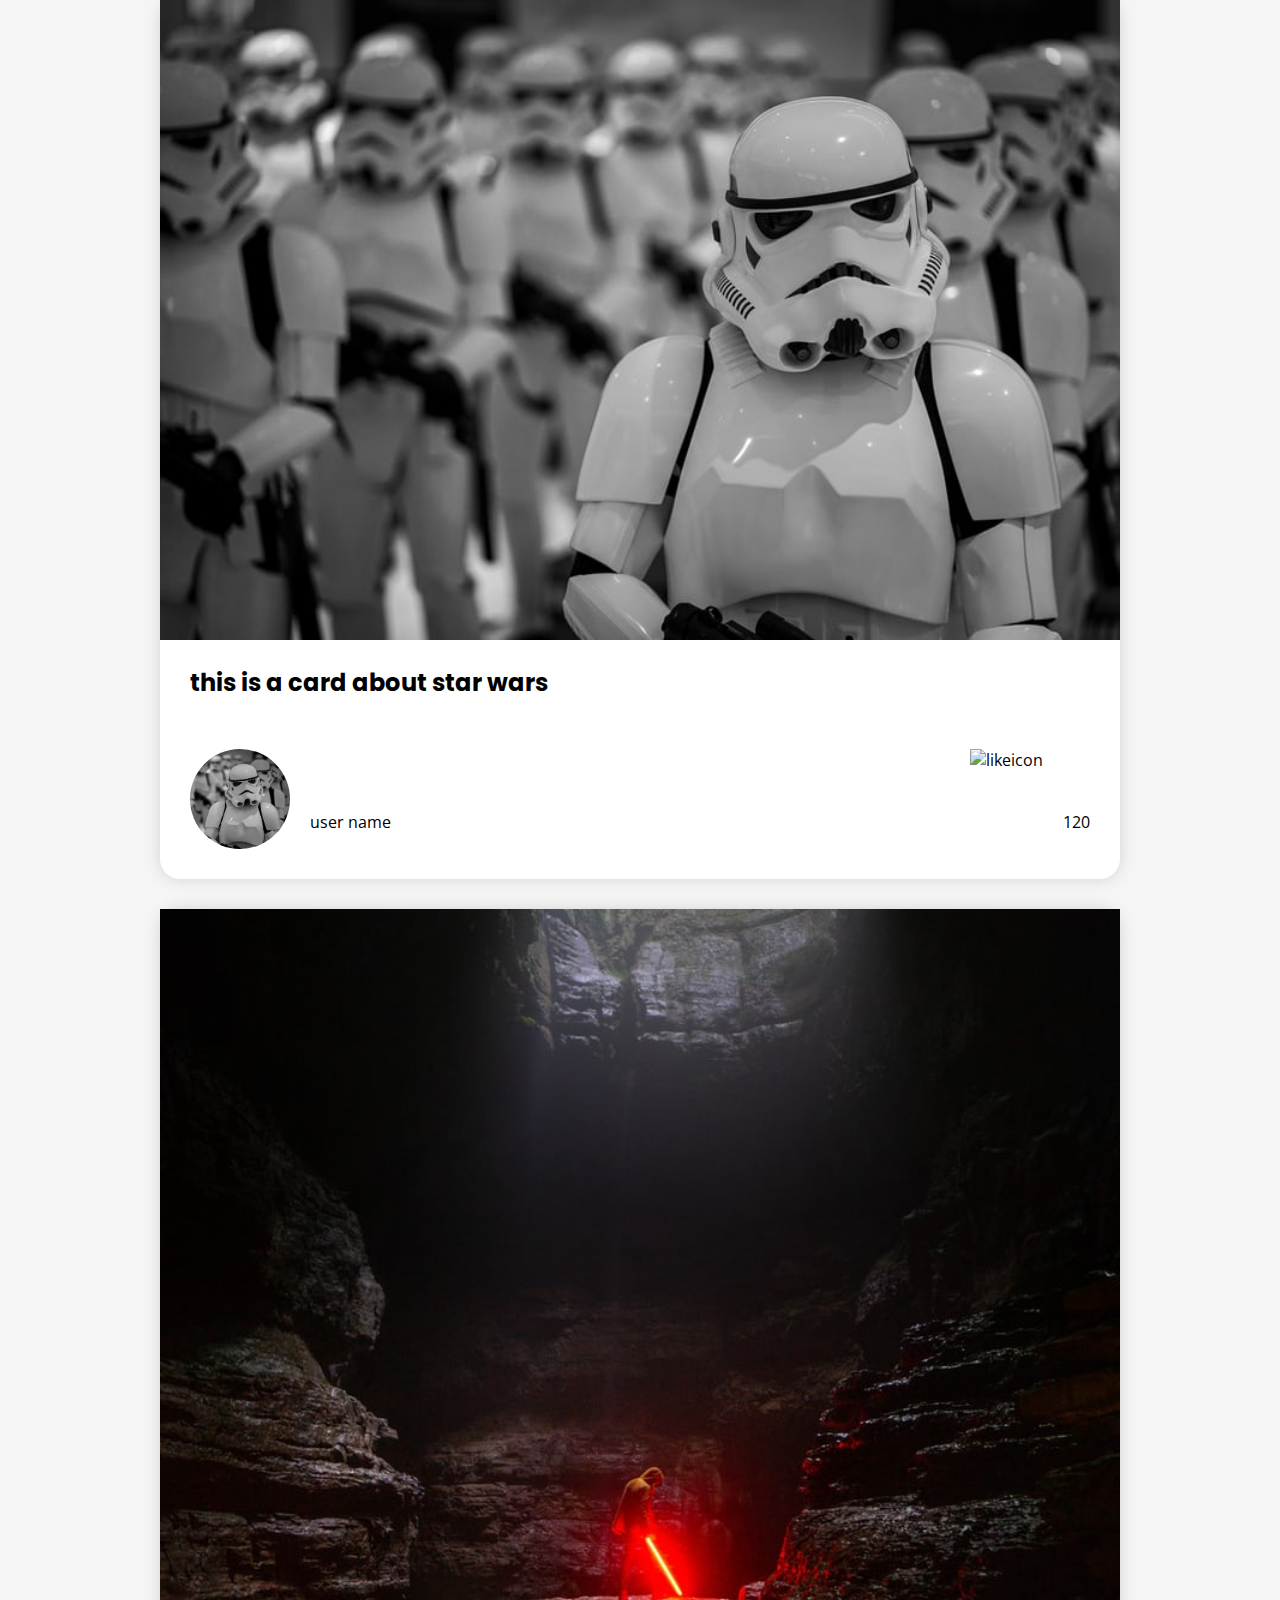
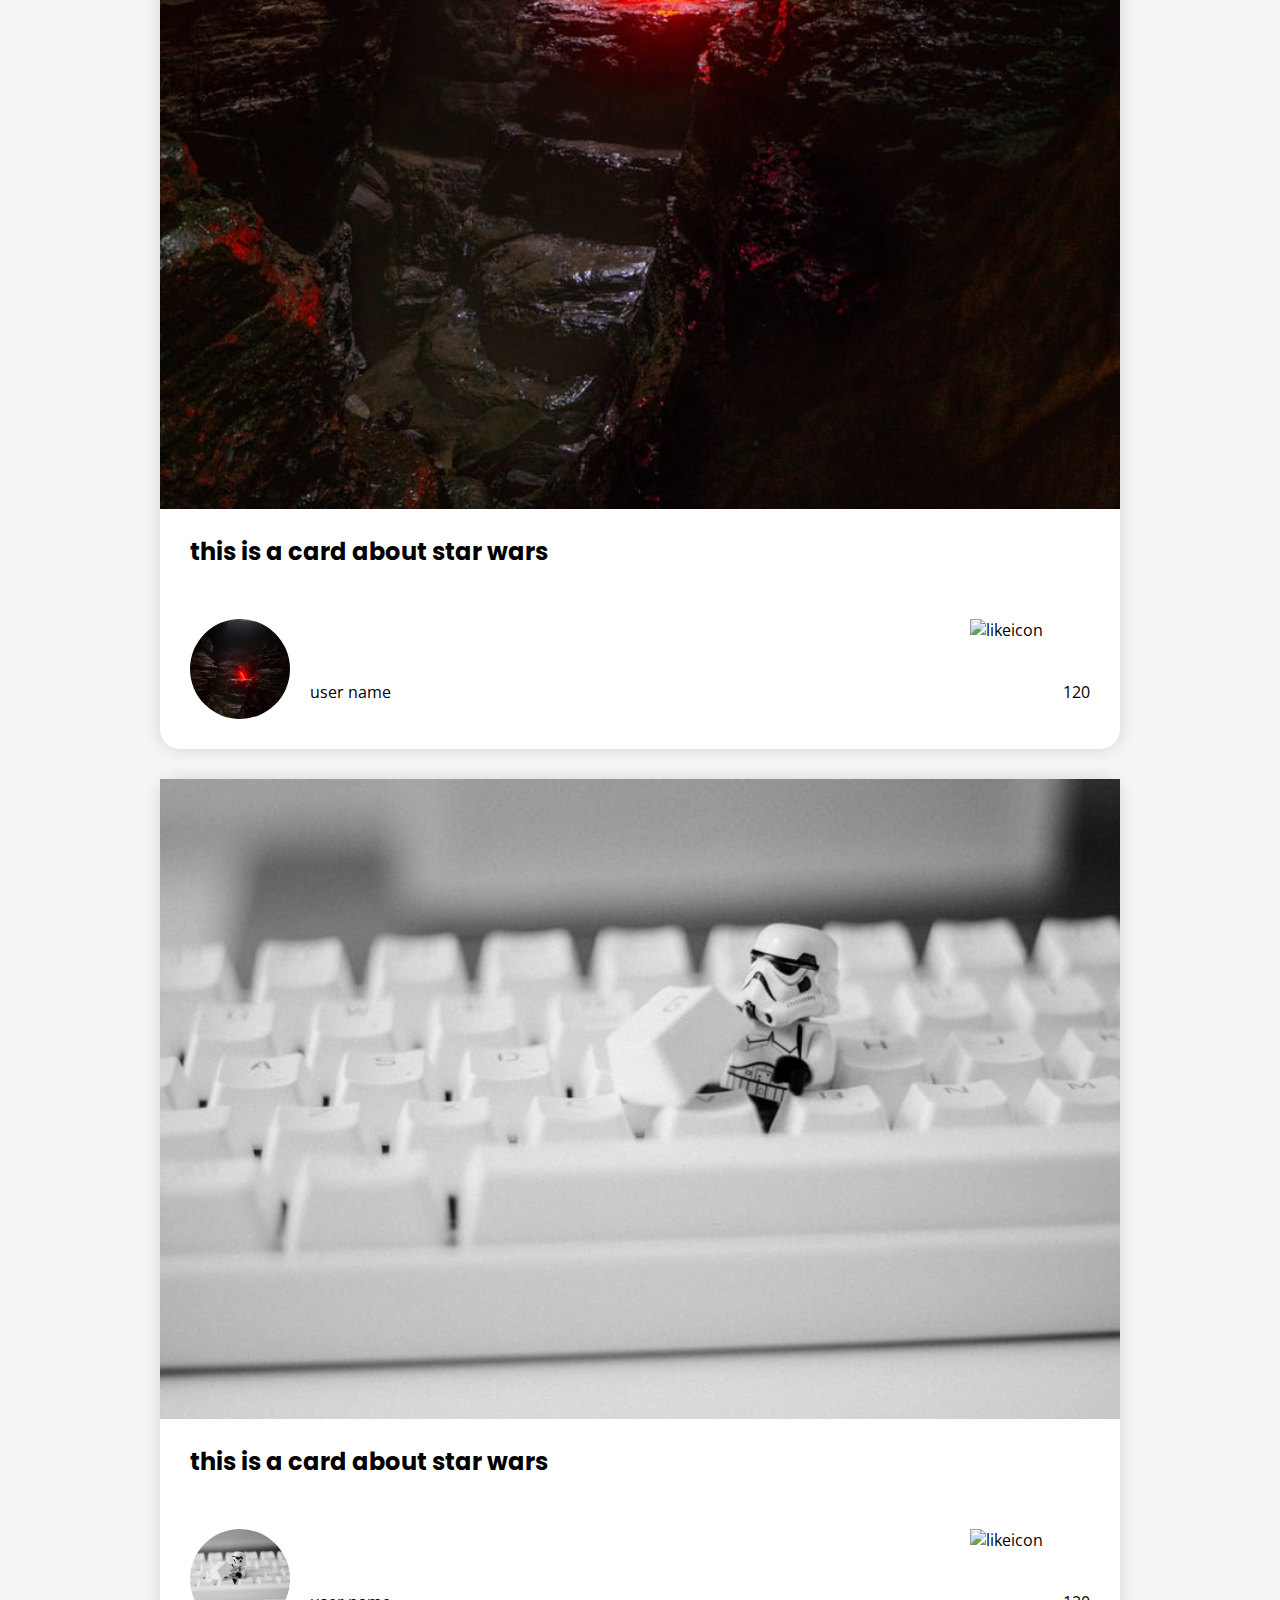
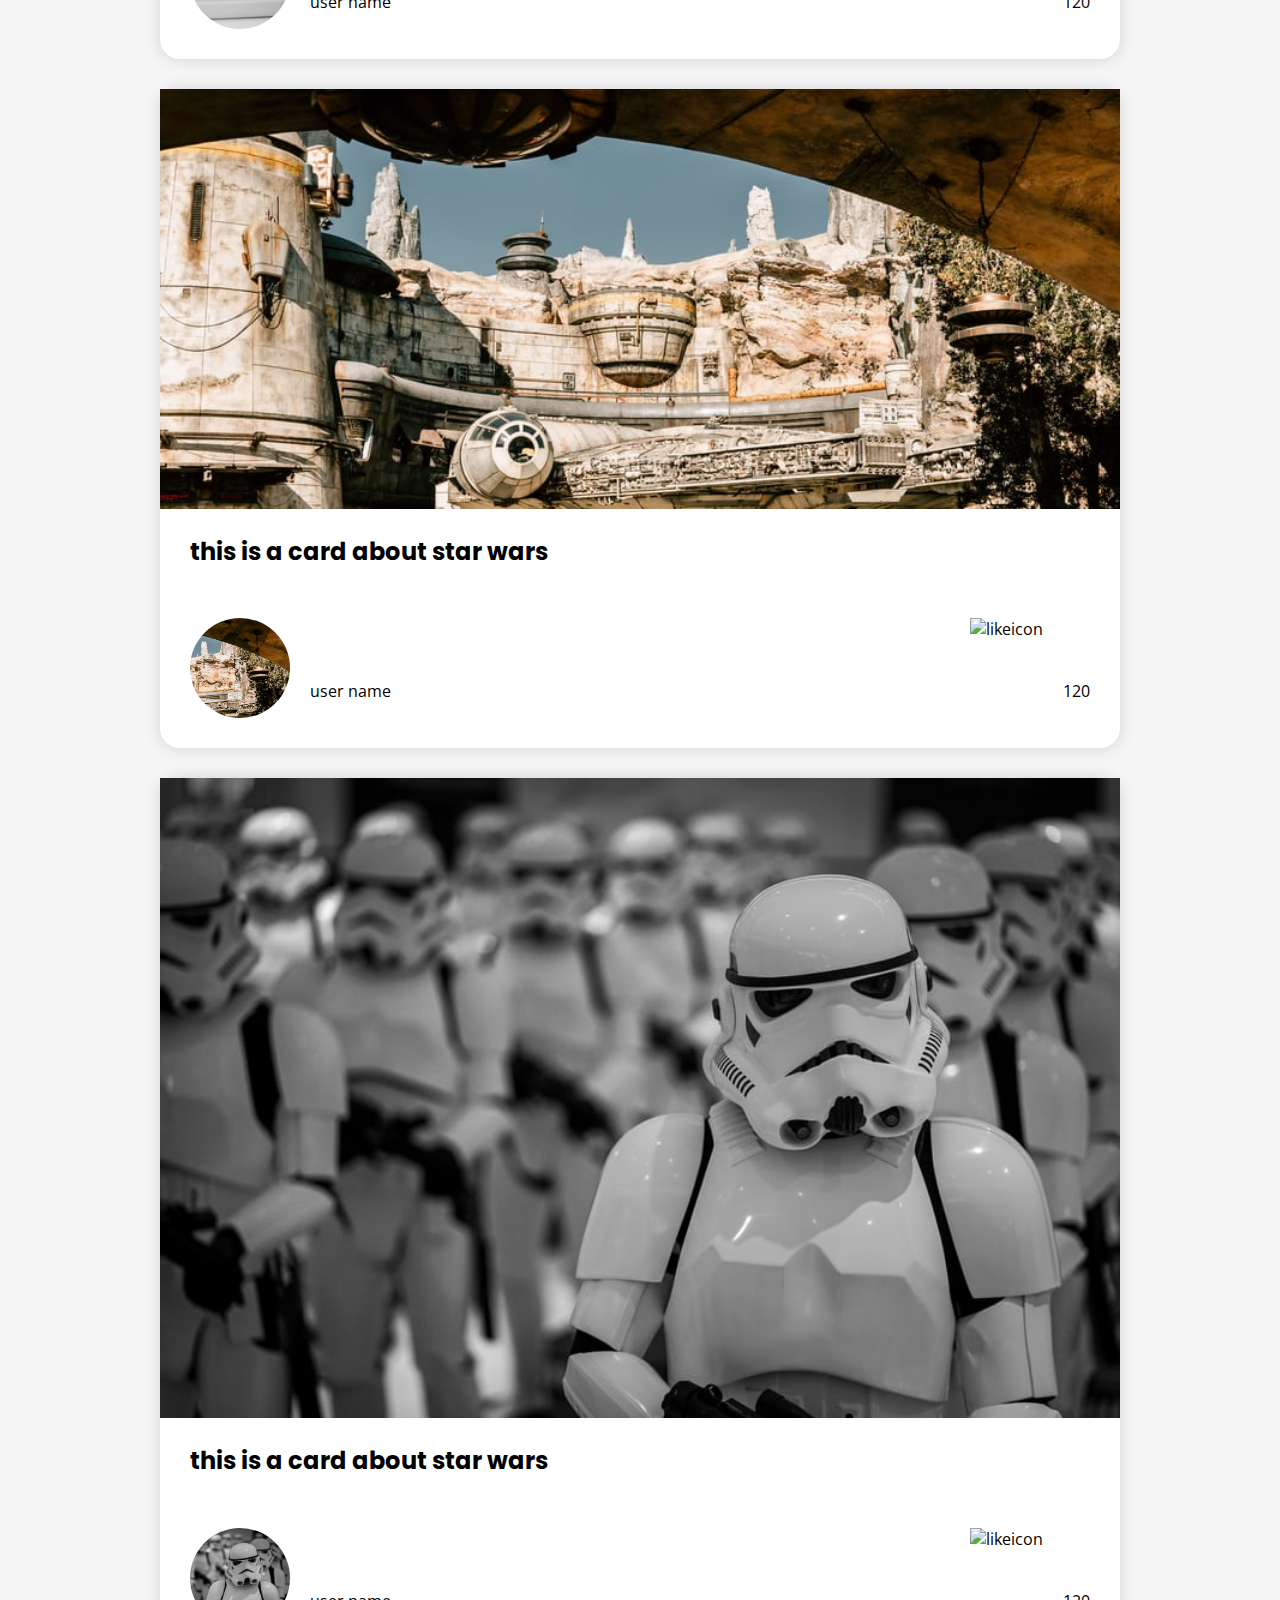
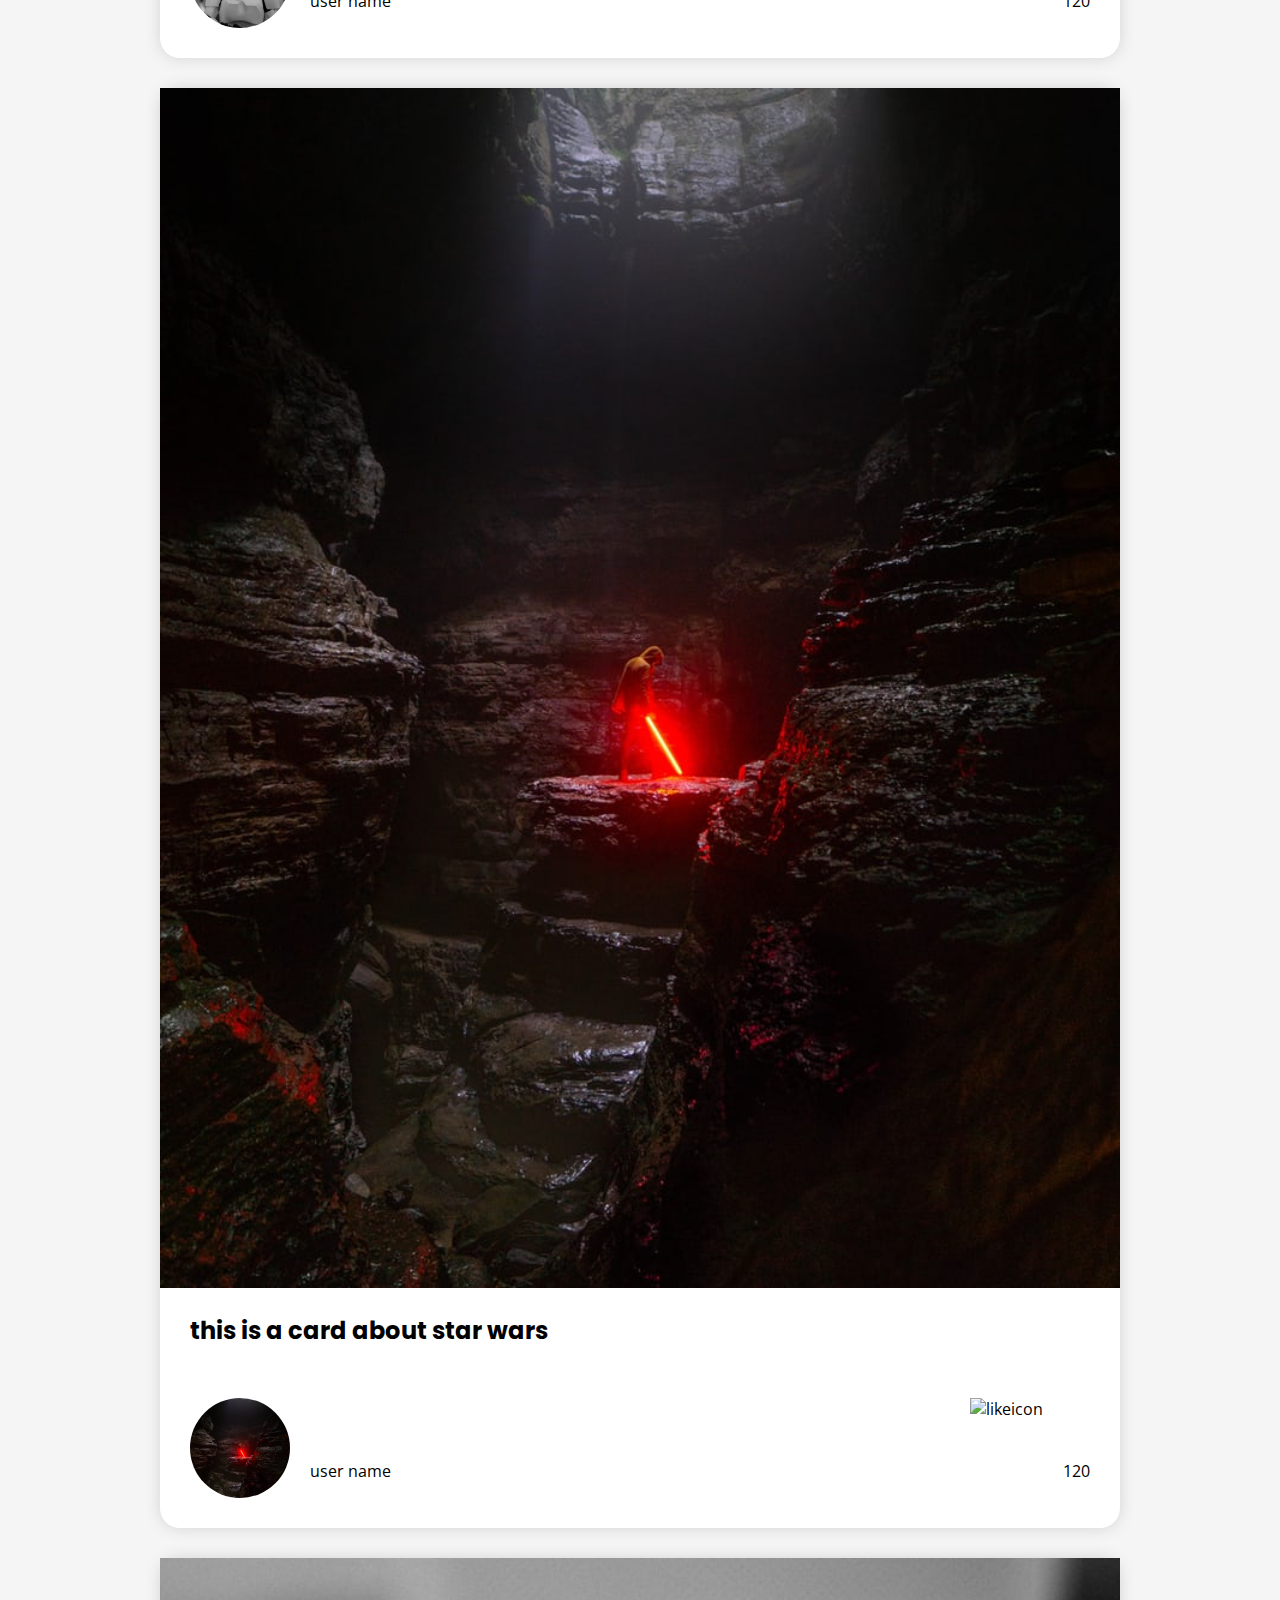
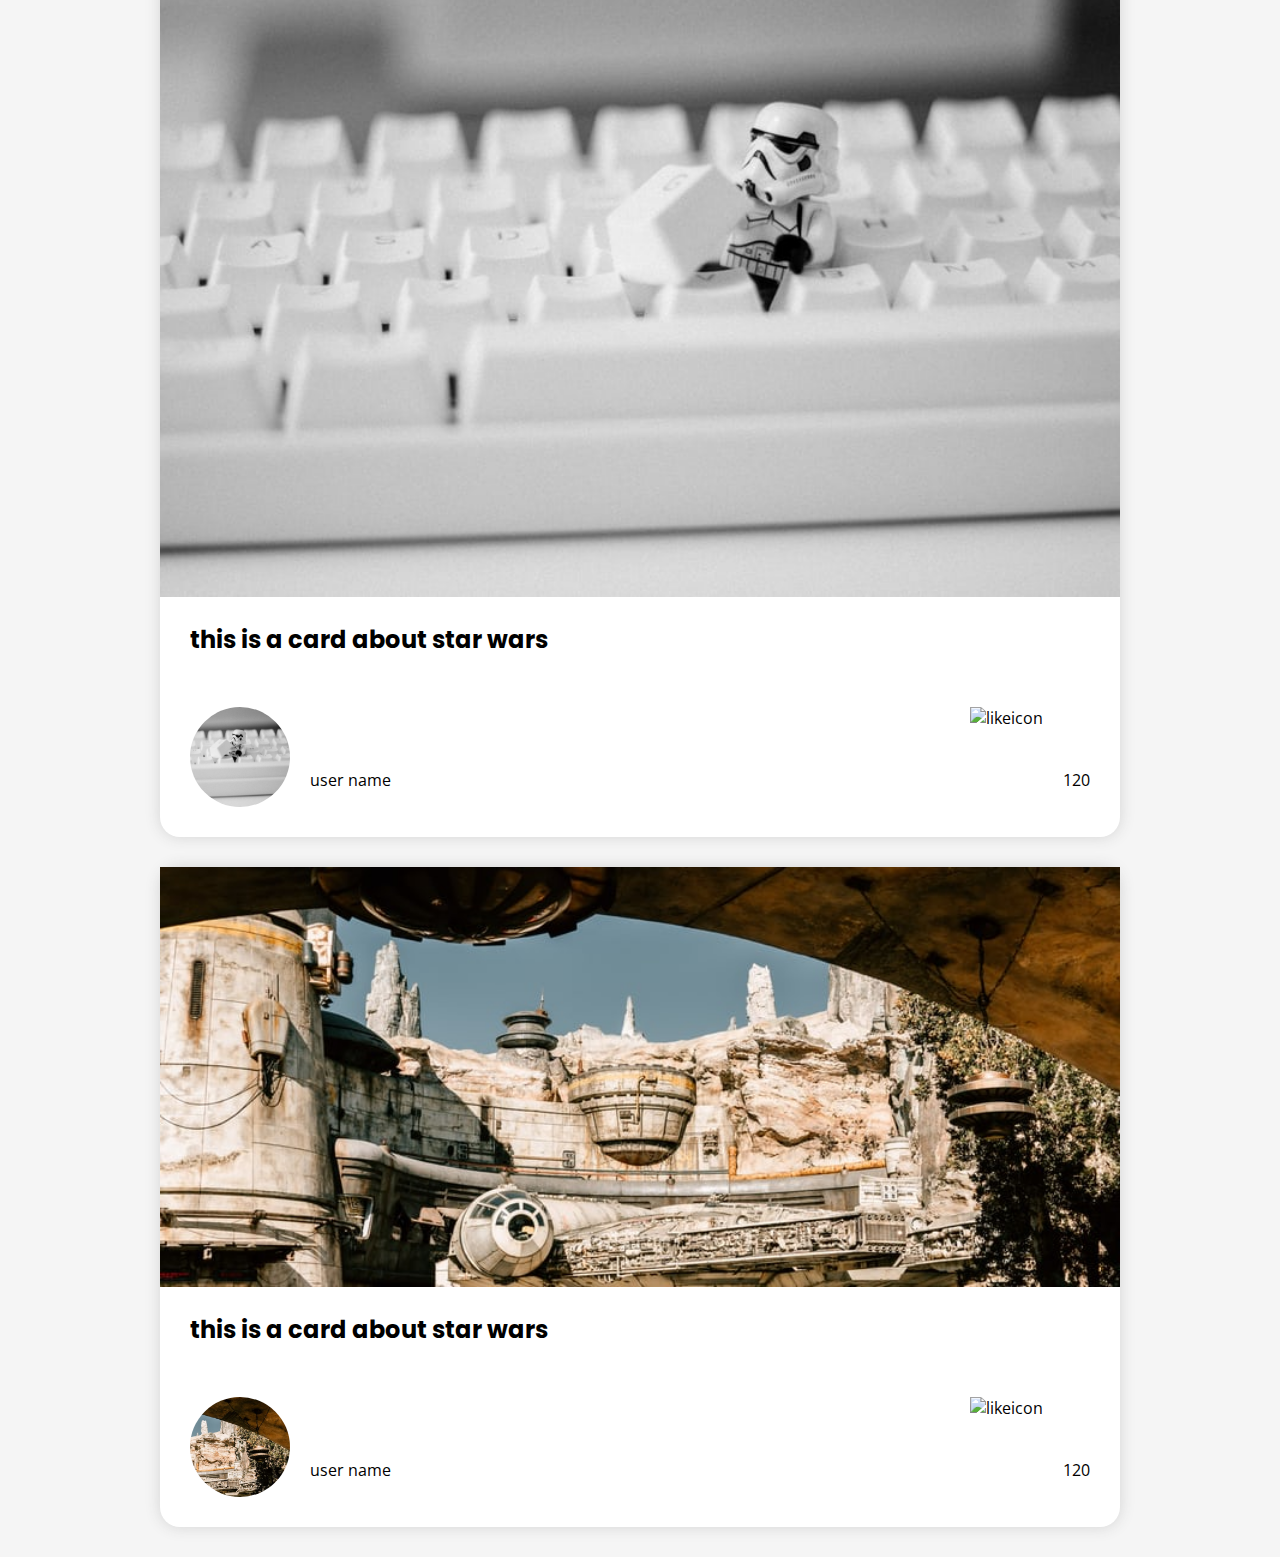
==== xiaohongshu-demo/index.html @ 5852c928 "first landing page coloum layout" ====
<!DOCTYPE html>
<html>

<head>
  <title>Xiaohongshu Demo</title>
  <meta charset="utf-8">
  <link rel="stylesheet" href="css/styles.css">

  <!-- Allows for a responsive view -->
  <meta name="viewport" content="width=device-width, initial-scale=1">
</head>

<body>
  <!-- Build your site here! -->
  <div class="container">

    <div class="column">
      <div class="card-vertical">
        <img class="" src="images/sw-1.jpeg" alt="starwar1">
        <h2>this is a card about star wars</h2>
        <div class="card-info">
          <div class="user-info">
            <img class="avatar" src="images/sw-1.jpeg" alt="starwar1">
            <p>user name</p>
          </div>
          <div class='likes'>
            <img class="heart" src="https://image.flaticon.com/icons/svg/3010/3010989.svg" alt="likeicon">
            <p>120</p>
          </div>
        </div>
      </div>

      <div class="card-vertical">
        <img class="" src="images/sw-2.jpeg" alt="starwar2">
        <h2>this is a card about star wars</h2>
        <div class="card-info">
          <div class="user-info">
            <img class="avatar" src="images/sw-2.jpeg" alt="starwar2">
            <p>user name</p>
          </div>
          <div class='likes'>
            <img class="heart" src="https://image.flaticon.com/icons/svg/3010/3010989.svg" alt="likeicon">
            <p>120</p>
          </div>
        </div>
      </div>
      <div class="card-vertical">
        <img class="" src="images/sw-3.jpeg" alt="starwar3">
        <h2>this is a card about star wars</h2>
        <div class="card-info">
          <div class="user-info">
            <img class="avatar" src="images/sw-3.jpeg" alt="starwar3">
            <p>user name</p>
          </div>
          <div class='likes'>
            <img class="heart" src="https://image.flaticon.com/icons/svg/3010/3010989.svg" alt="likeicon">
            <p>120</p>
          </div>
        </div>
      </div>

      <div class="card-vertical">
        <img class="" src="images/sw-4.jpeg" alt="starwar4">
        <h2>this is a card about star wars</h2>
        <div class="card-info">
          <div class="user-info">
            <img class="avatar" src="images/sw-4.jpeg" alt="starwar4">
            <p>user name</p>
          </div>
          <div class='likes'>
            <img class="heart" src="https://image.flaticon.com/icons/svg/3010/3010989.svg" alt="likeicon">
            <p>120</p>
          </div>
        </div>
      </div>

    </div>


    <div class="column">
      <div class="card-vertical">
        <img class="" src="images/sw-1.jpeg" alt="starwar1">
        <h2>this is a card about star wars</h2>
        <div class="card-info">
          <div class="user-info">
            <img class="avatar" src="images/sw-1.jpeg" alt="starwar1">
            <p>user name</p>
          </div>
          <div class='likes'>
            <img class="heart" src="https://image.flaticon.com/icons/svg/3010/3010989.svg" alt="likeicon">
            <p>120</p>
          </div>
        </div>
      </div>

      <div class="card-vertical">
        <img class="" src="images/sw-2.jpeg" alt="starwar2">
        <h2>this is a card about star wars</h2>
        <div class="card-info">
          <div class="user-info">
            <img class="avatar" src="images/sw-2.jpeg" alt="starwar2">
            <p>user name</p>
          </div>
          <div class='likes'>
            <img class="heart" src="https://image.flaticon.com/icons/svg/3010/3010989.svg" alt="likeicon">
            <p>120</p>
          </div>
        </div>
      </div>
      <div class="card-vertical">
        <img class="" src="images/sw-3.jpeg" alt="starwar3">
        <h2>this is a card about star wars</h2>
        <div class="card-info">
          <div class="user-info">
            <img class="avatar" src="images/sw-3.jpeg" alt="starwar3">
            <p>user name</p>
          </div>
          <div class='likes'>
            <img class="heart" src="https://image.flaticon.com/icons/svg/3010/3010989.svg" alt="likeicon">
            <p>120</p>
          </div>
        </div>
      </div>

      <div class="card-vertical">
        <img class="" src="images/sw-4.jpeg" alt="starwar4">
        <h2>this is a card about star wars</h2>
        <div class="card-info">
          <div class="user-info">
            <img class="avatar" src="images/sw-4.jpeg" alt="starwar4">
            <p>user name</p>
          </div>
          <div class='likes'>
            <img class="heart" src="https://image.flaticon.com/icons/svg/3010/3010989.svg" alt="likeicon">
            <p>120</p>
          </div>
        </div>
      </div>

    </div>

  </div>

</body>

</html>
---- xiaohongshu-demo/css/styles.css ----
/* --- Font imports --- */
@import url("http://fonts.googleapis.com/css?family=Open+Sans:400,300,700|Poppins:400,700");

/* --- Component imports --- */
@import url("components/container.css");
@import url("components/card-vertical.css");


/* --- Fonts & colors --- */
body {
  background-color: rgb(245,245,245);
  font-family: "Open Sans", "Helvetica", "sans-serif";
  margin: 0;
}
h1, h2, h3 {
  font-family: "Poppins", "sans-serif";
  margin-left:30px;
}

p {
  margin-left:20px;
}

/* .column { */
  /* display:flex;  */
  /* align-items: flex-end */
  /* justify-content: space-between; */
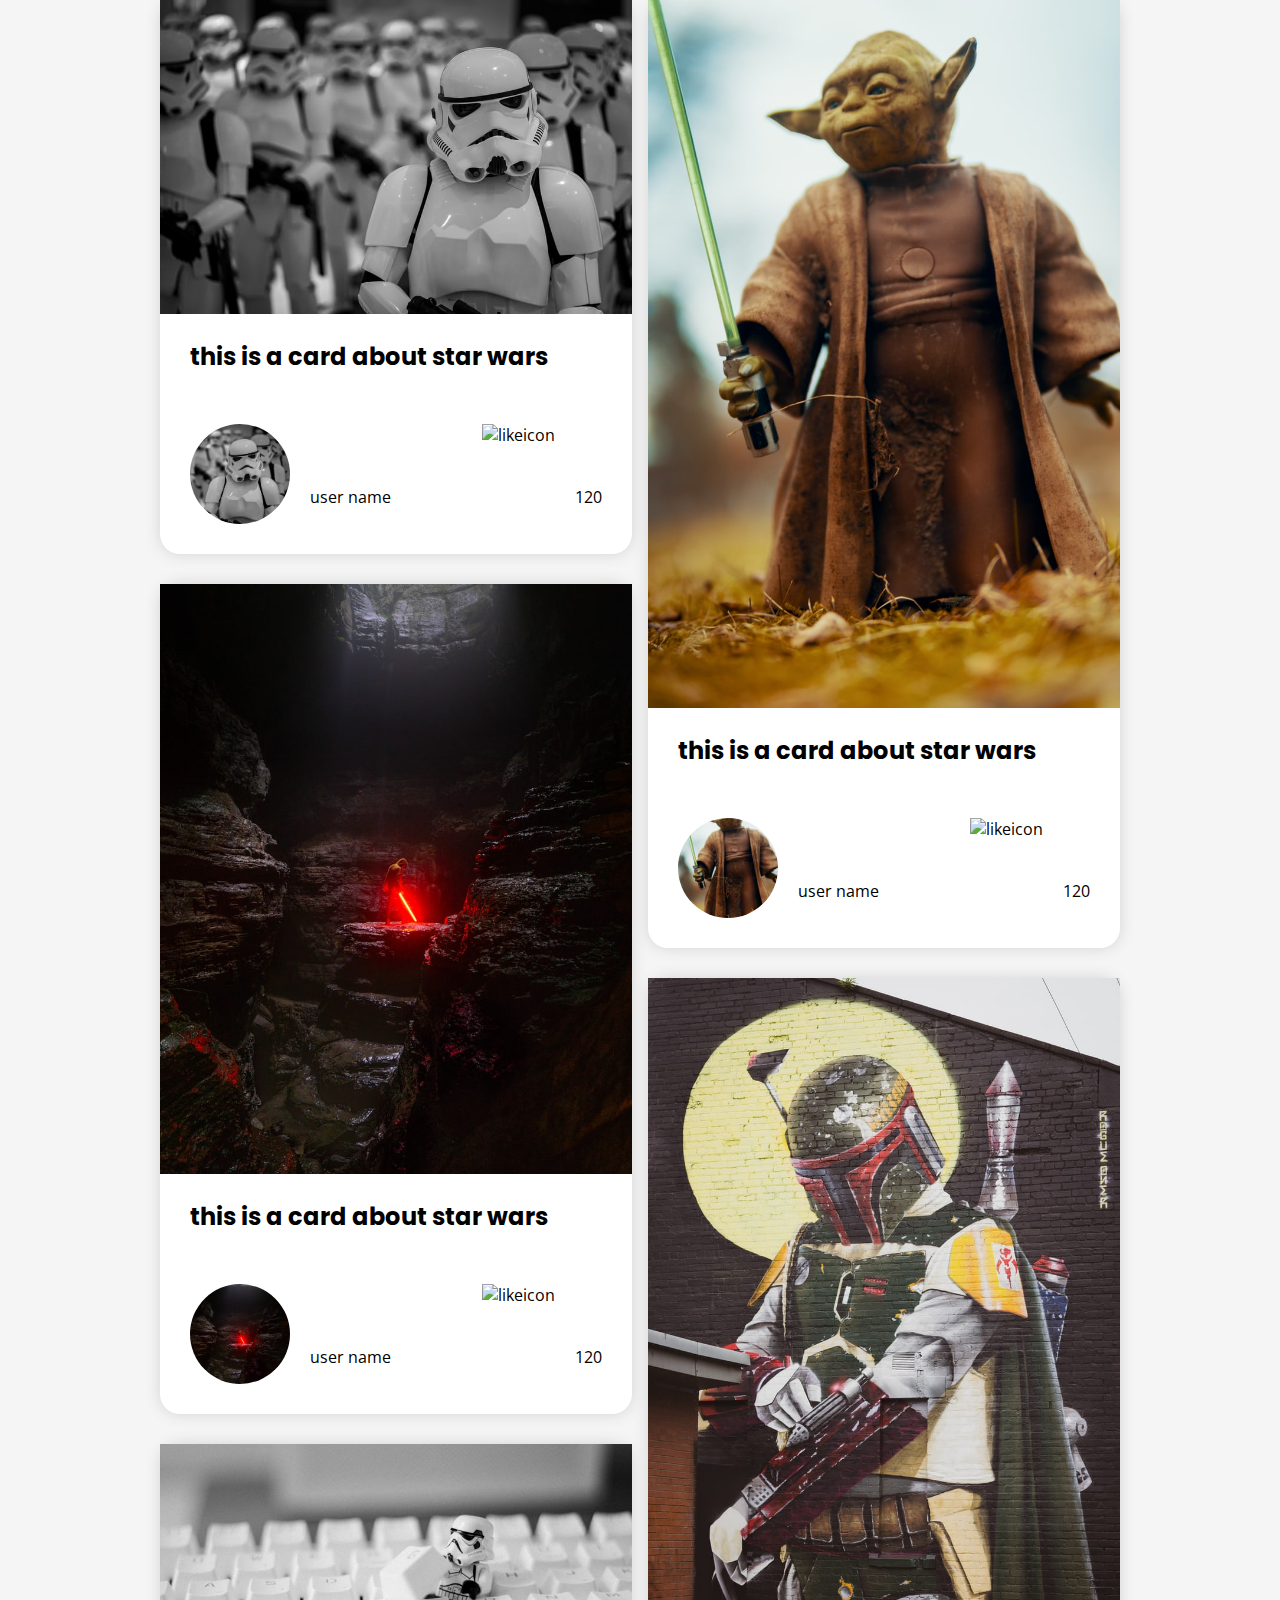
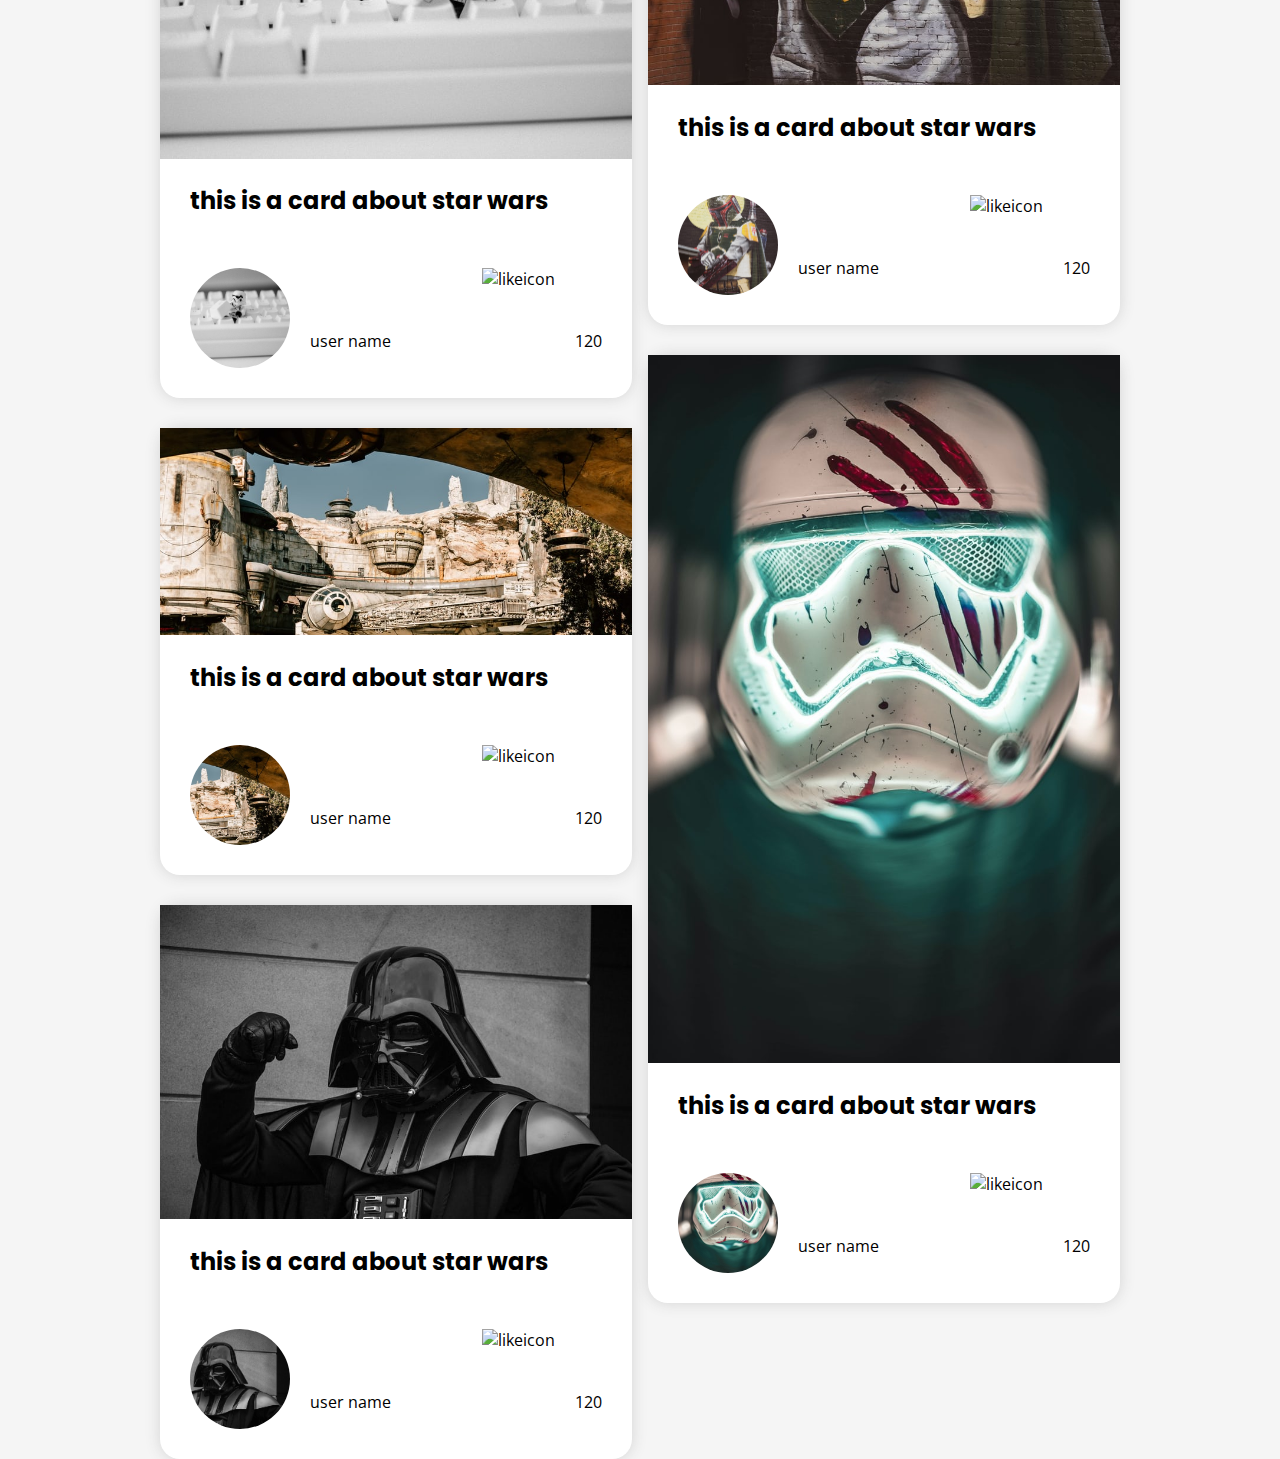
==== commit 2e734bf4: "masonary style added" ====
--- a/xiaohongshu-demo/index.html
+++ b/xiaohongshu-demo/index.html
@@ -79,11 +79,11 @@
 
     <div class="column">
       <div class="card-vertical">
-        <img class="" src="images/sw-1.jpeg" alt="starwar1">
+        <img class="" src="images/sw-5.jpeg" alt="starwar5">
         <h2>this is a card about star wars</h2>
         <div class="card-info">
           <div class="user-info">
-            <img class="avatar" src="images/sw-1.jpeg" alt="starwar1">
+            <img class="avatar" src="images/sw-5.jpeg" alt="starwar5">
             <p>user name</p>
           </div>
           <div class='likes'>
@@ -94,11 +94,11 @@
       </div>
 
       <div class="card-vertical">
-        <img class="" src="images/sw-2.jpeg" alt="starwar2">
+        <img class="" src="images/sw-6.jpeg" alt="starwar6">
         <h2>this is a card about star wars</h2>
         <div class="card-info">
           <div class="user-info">
-            <img class="avatar" src="images/sw-2.jpeg" alt="starwar2">
+            <img class="avatar" src="images/sw-6.jpeg" alt="starwar6">
             <p>user name</p>
           </div>
           <div class='likes'>
@@ -108,11 +108,11 @@
         </div>
       </div>
       <div class="card-vertical">
-        <img class="" src="images/sw-3.jpeg" alt="starwar3">
+        <img class="" src="images/sw-7.jpeg" alt="starwar7">
         <h2>this is a card about star wars</h2>
         <div class="card-info">
           <div class="user-info">
-            <img class="avatar" src="images/sw-3.jpeg" alt="starwar3">
+            <img class="avatar" src="images/sw-7.jpeg" alt="starwar7">
             <p>user name</p>
           </div>
           <div class='likes'>
@@ -123,11 +123,11 @@
       </div>
 
       <div class="card-vertical">
-        <img class="" src="images/sw-4.jpeg" alt="starwar4">
+        <img class="" src="images/sw-8.jpeg" alt="starwar8">
         <h2>this is a card about star wars</h2>
         <div class="card-info">
           <div class="user-info">
-            <img class="avatar" src="images/sw-4.jpeg" alt="starwar4">
+            <img class="avatar" src="images/sw-8.jpeg" alt="starwar8">
             <p>user name</p>
           </div>
           <div class='likes'>
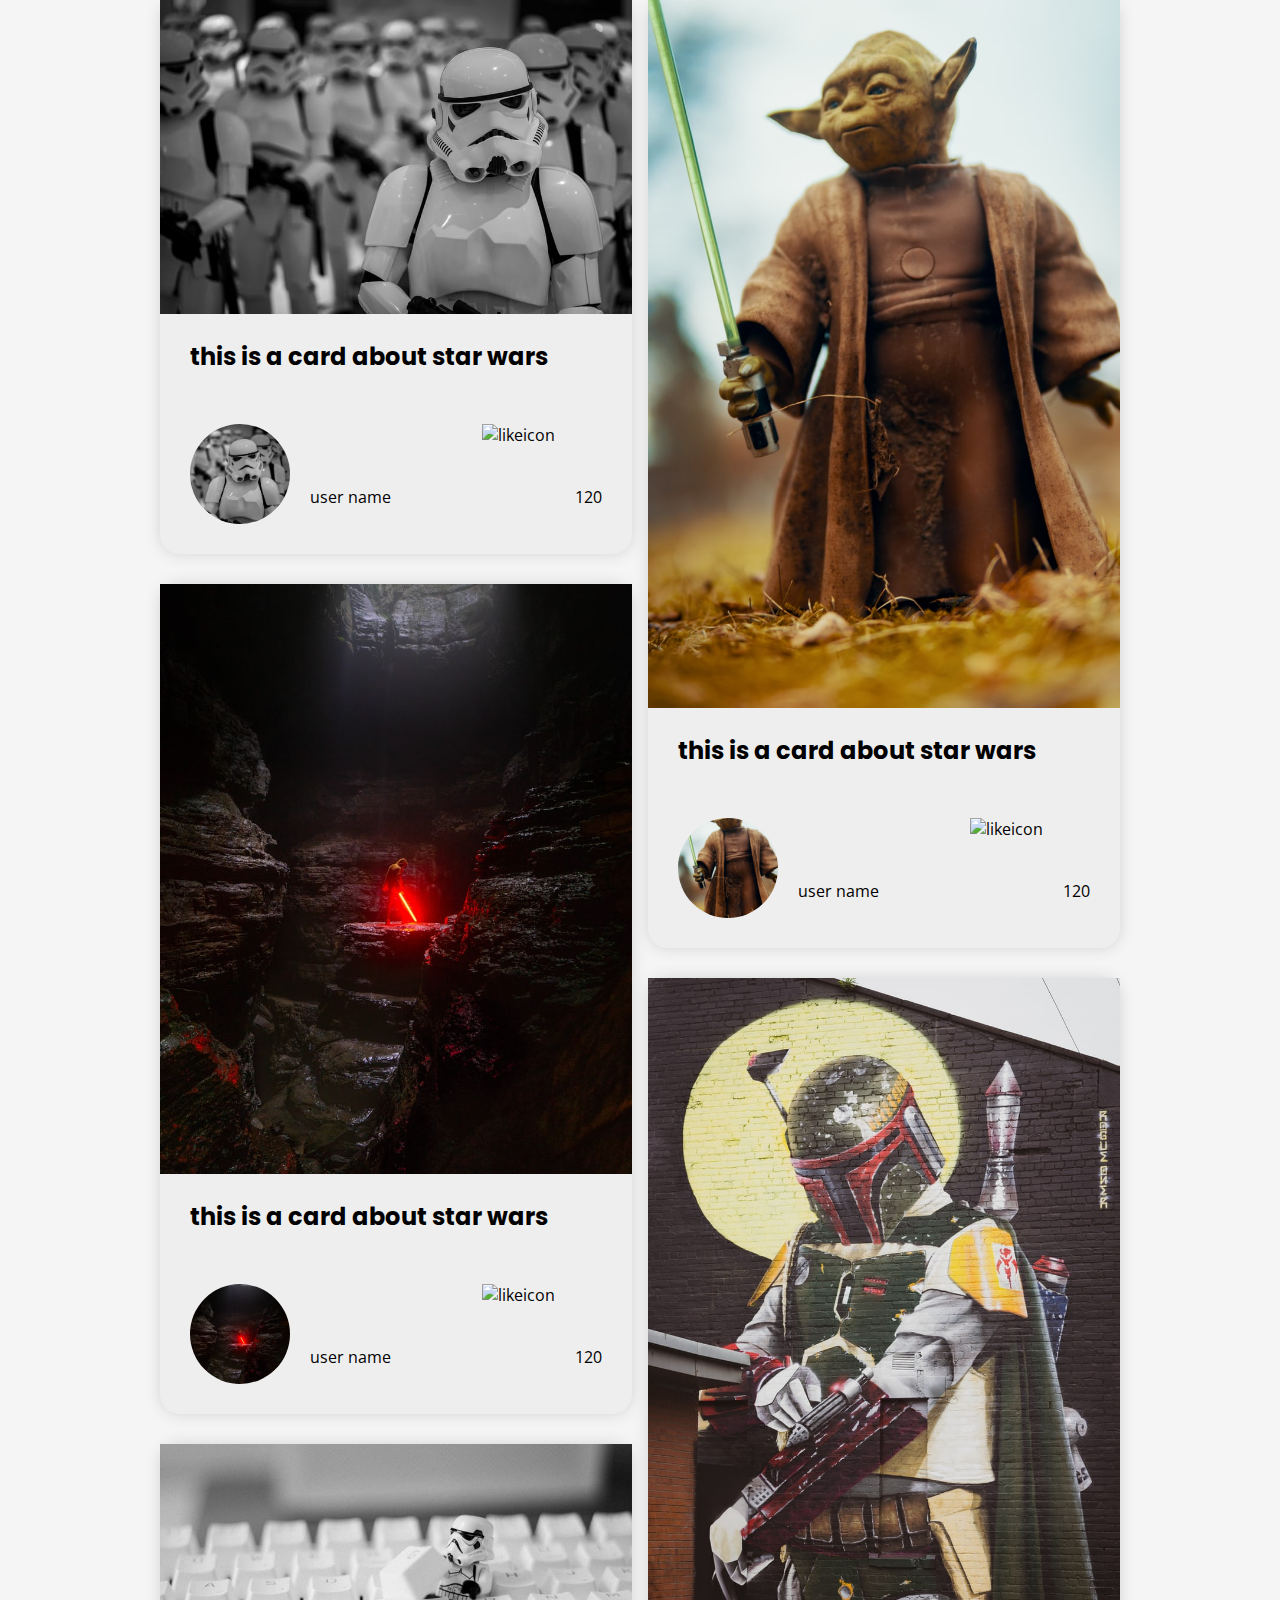
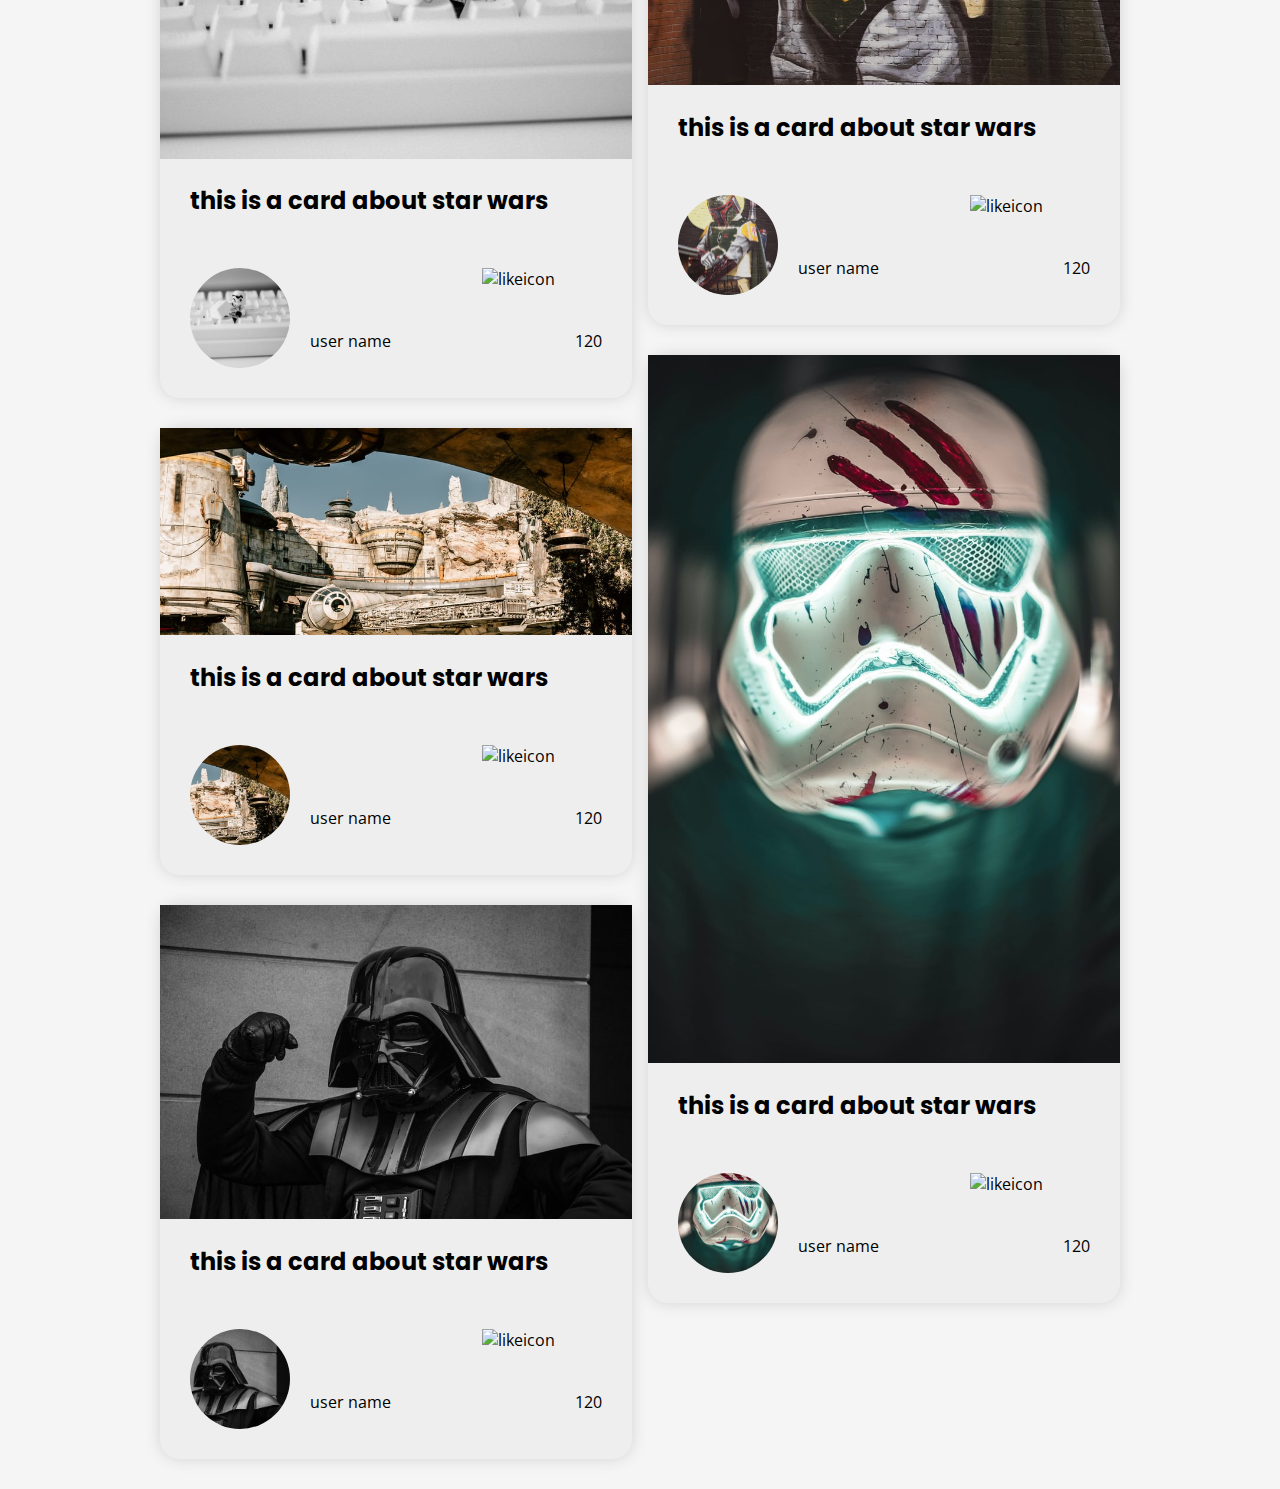
==== commit a2deab61: "add masonry class and column count 2" ====
--- a/xiaohongshu-demo/index.html
+++ b/xiaohongshu-demo/index.html
@@ -14,9 +14,9 @@
   <!-- Build your site here! -->
   <div class="container">
 
-    <div class="column">
+    <div class="masonry">
       <div class="card-vertical">
-        <img class="" src="images/sw-1.jpeg" alt="starwar1">
+        <img src="images/sw-1.jpeg" alt="starwar1">
         <h2>this is a card about star wars</h2>
         <div class="card-info">
           <div class="user-info">
@@ -31,7 +31,7 @@
       </div>
 
       <div class="card-vertical">
-        <img class="" src="images/sw-2.jpeg" alt="starwar2">
+        <img src="images/sw-2.jpeg" alt="starwar2">
         <h2>this is a card about star wars</h2>
         <div class="card-info">
           <div class="user-info">
@@ -45,7 +45,7 @@
         </div>
       </div>
       <div class="card-vertical">
-        <img class="" src="images/sw-3.jpeg" alt="starwar3">
+        <img src="images/sw-3.jpeg" alt="starwar3">
         <h2>this is a card about star wars</h2>
         <div class="card-info">
           <div class="user-info">
@@ -60,7 +60,7 @@
       </div>
 
       <div class="card-vertical">
-        <img class="" src="images/sw-4.jpeg" alt="starwar4">
+        <img src="images/sw-4.jpeg" alt="starwar4">
         <h2>this is a card about star wars</h2>
         <div class="card-info">
           <div class="user-info">
@@ -74,12 +74,12 @@
         </div>
       </div>
 
-    </div>
+    <!-- </div> -->
 
 
-    <div class="column">
+    <!-- <div class="masonry"> -->
       <div class="card-vertical">
-        <img class="" src="images/sw-5.jpeg" alt="starwar5">
+        <img src="images/sw-5.jpeg" alt="starwar5">
         <h2>this is a card about star wars</h2>
         <div class="card-info">
           <div class="user-info">
@@ -94,7 +94,7 @@
       </div>
 
       <div class="card-vertical">
-        <img class="" src="images/sw-6.jpeg" alt="starwar6">
+        <img src="images/sw-6.jpeg" alt="starwar6">
         <h2>this is a card about star wars</h2>
         <div class="card-info">
           <div class="user-info">
@@ -108,7 +108,7 @@
         </div>
       </div>
       <div class="card-vertical">
-        <img class="" src="images/sw-7.jpeg" alt="starwar7">
+        <img src="images/sw-7.jpeg" alt="starwar7">
         <h2>this is a card about star wars</h2>
         <div class="card-info">
           <div class="user-info">
@@ -123,7 +123,7 @@
       </div>
 
       <div class="card-vertical">
-        <img class="" src="images/sw-8.jpeg" alt="starwar8">
+        <img src="images/sw-8.jpeg" alt="starwar8">
         <h2>this is a card about star wars</h2>
         <div class="card-info">
           <div class="user-info">
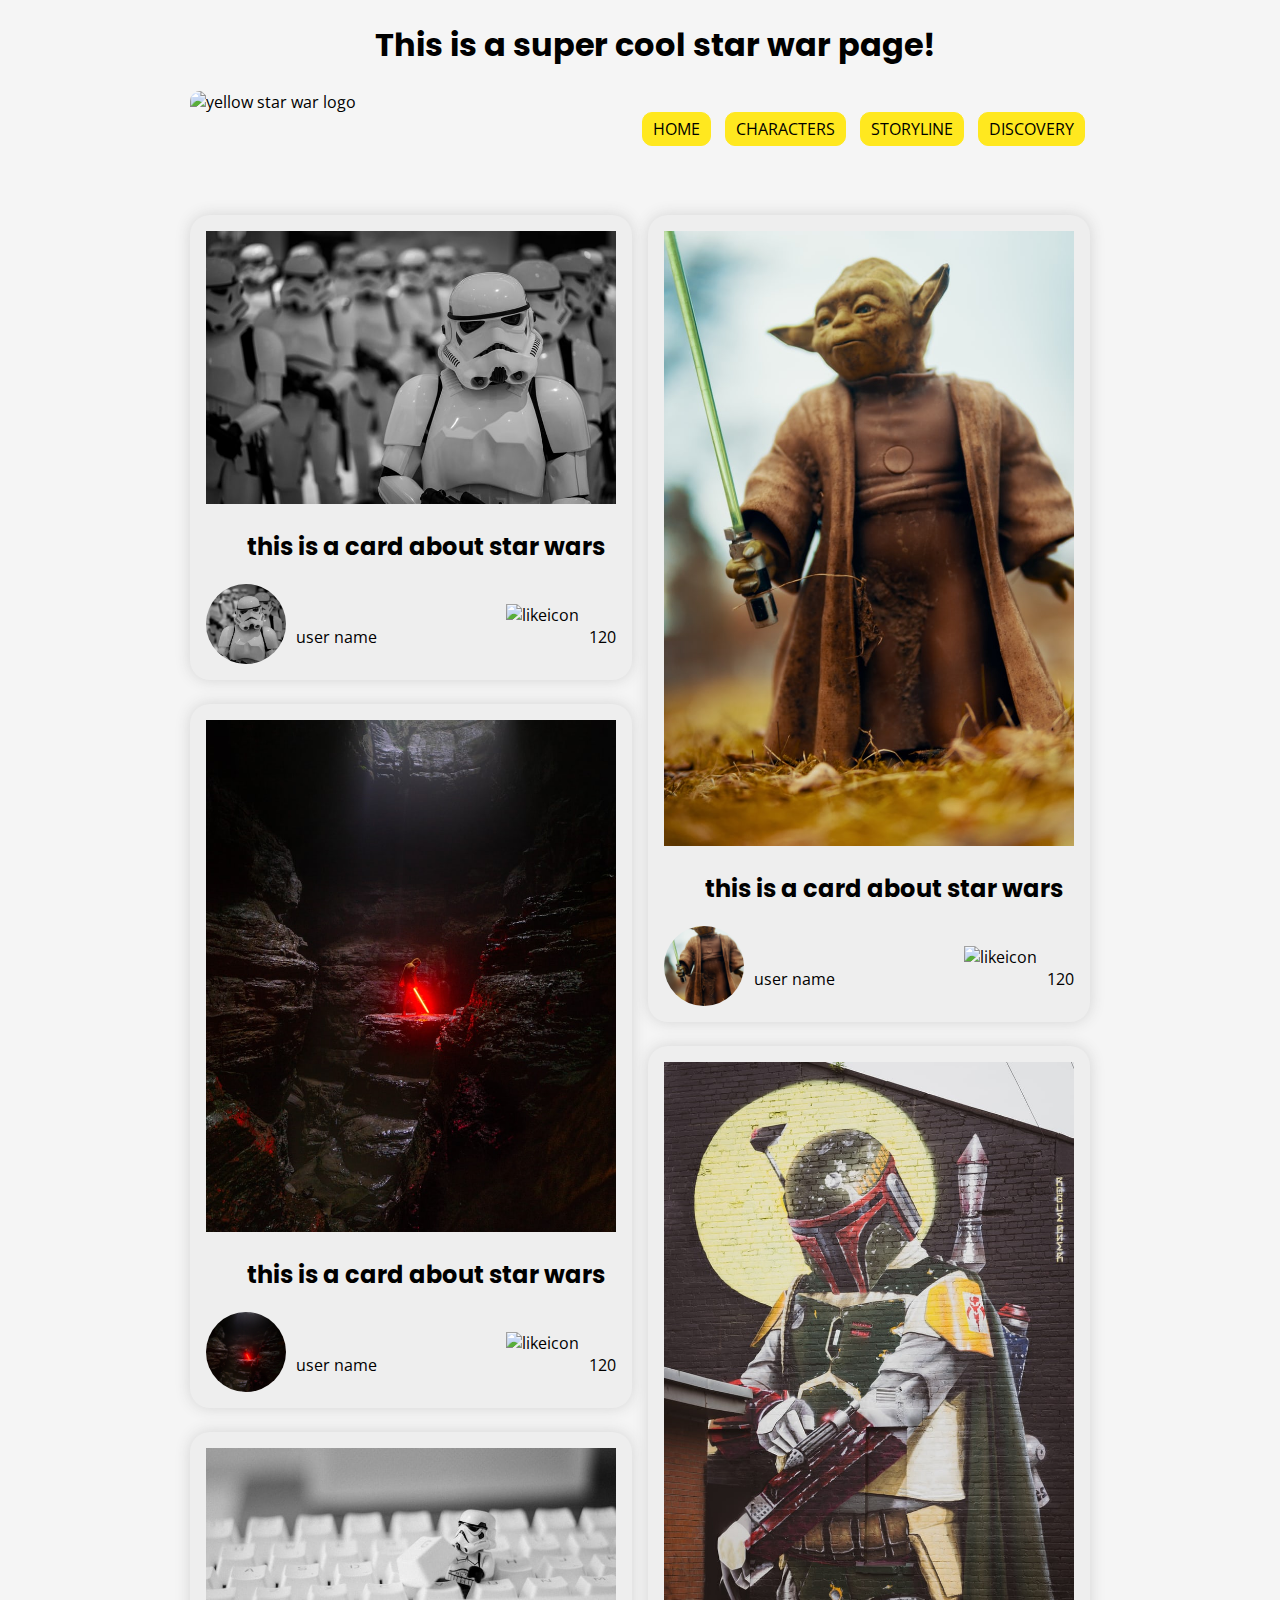
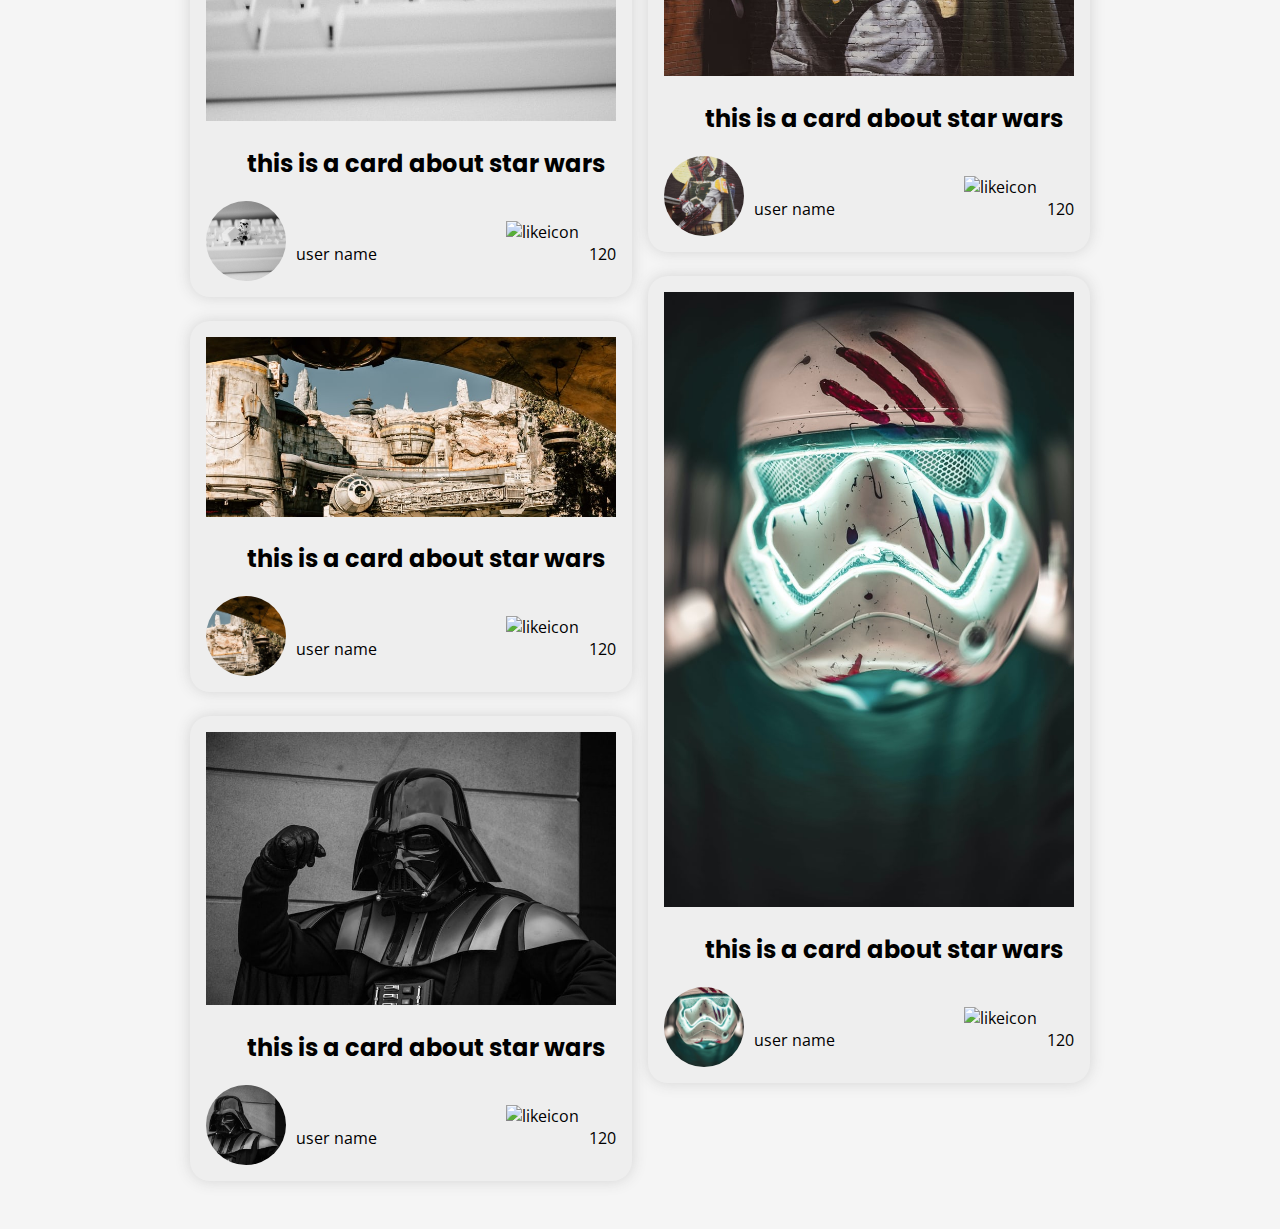
==== commit 7f8f060a: "add flash heading and header" ====
--- a/xiaohongshu-demo/index.html
+++ b/xiaohongshu-demo/index.html
@@ -5,6 +5,7 @@
   <title>Xiaohongshu Demo</title>
   <meta charset="utf-8">
   <link rel="stylesheet" href="css/styles.css">
+  <link rel="stylesheet" href="https://cdnjs.cloudflare.com/ajax/libs/animate.css/4.0.0/animate.min.css"/>
 
   <!-- Allows for a responsive view -->
   <meta name="viewport" content="width=device-width, initial-scale=1">
@@ -13,6 +14,18 @@
 <body>
   <!-- Build your site here! -->
   <div class="container">
+
+    <h1 class="animate_animated animate_bounce">This is a super cool star war page!</h1>
+
+    <div class="header">
+      <img class="logo" src="http://i.ebayimg.com/images/i/271978764295-0-1/s-l1000.jpg" alt="yellow star war logo">
+      <ul class="nav">
+        <li><a href="#">home</a></li>
+        <li><a href="#">characters</a></li>
+        <li><a href="#">storyline</a></li>
+        <li><a href="#">discovery</a></li>
+      </ul>
+    </div>
 
     <div class="masonry">
       <div class="card-vertical">
--- a/xiaohongshu-demo/css/styles.css
+++ b/xiaohongshu-demo/css/styles.css
@@ -5,8 +5,18 @@
 @import url("components/container.css");
 @import url("components/card-vertical.css");
 
+/* --- Fonts & colors --- */
+html{
+    box-sizing: border-box;
+  }
 
-/* --- Fonts & colors --- */
+*,
+*:before,
+*:after{
+  box-sizing: inherit;
+}
+
+
 body {
   background-color: rgb(245,245,245);
   font-family: "Open Sans", "Helvetica", "sans-serif";
@@ -15,15 +25,45 @@
 h1, h2, h3 {
   font-family: "Poppins", "sans-serif";
   margin-left:30px;
+  text-align: center;
 }
 
+
 p {
-  margin-left:20px;
+  margin-left:10px;
 }
 
-/* .column { */
-  /* display:flex;  */
-  /* align-items: flex-end */
-  /* justify-content: space-between; */
-  
+ul > li {
+  margin:5px;
+  padding: 5px 10px;
+  display:inline-block;
+  border: 1px solid #FFE81F;
+  background-color: #FFE81F;
+  /* color: #000; */
+  list-style: none;
+  text-transform: uppercase;
+  font-style: bold;
+  border-radius: 10px;
+}
 
+ul > li > a {
+  text-decoration: none;
+  color:black;
+}
+
+.header{
+  display:flex;
+  justify-content: space-between;
+  margin: 0 auto;
+  max-width: 900px;
+
+}
+
+.logo{
+  height:100px;
+  border-radius:10px;
+}
+
+
+
+
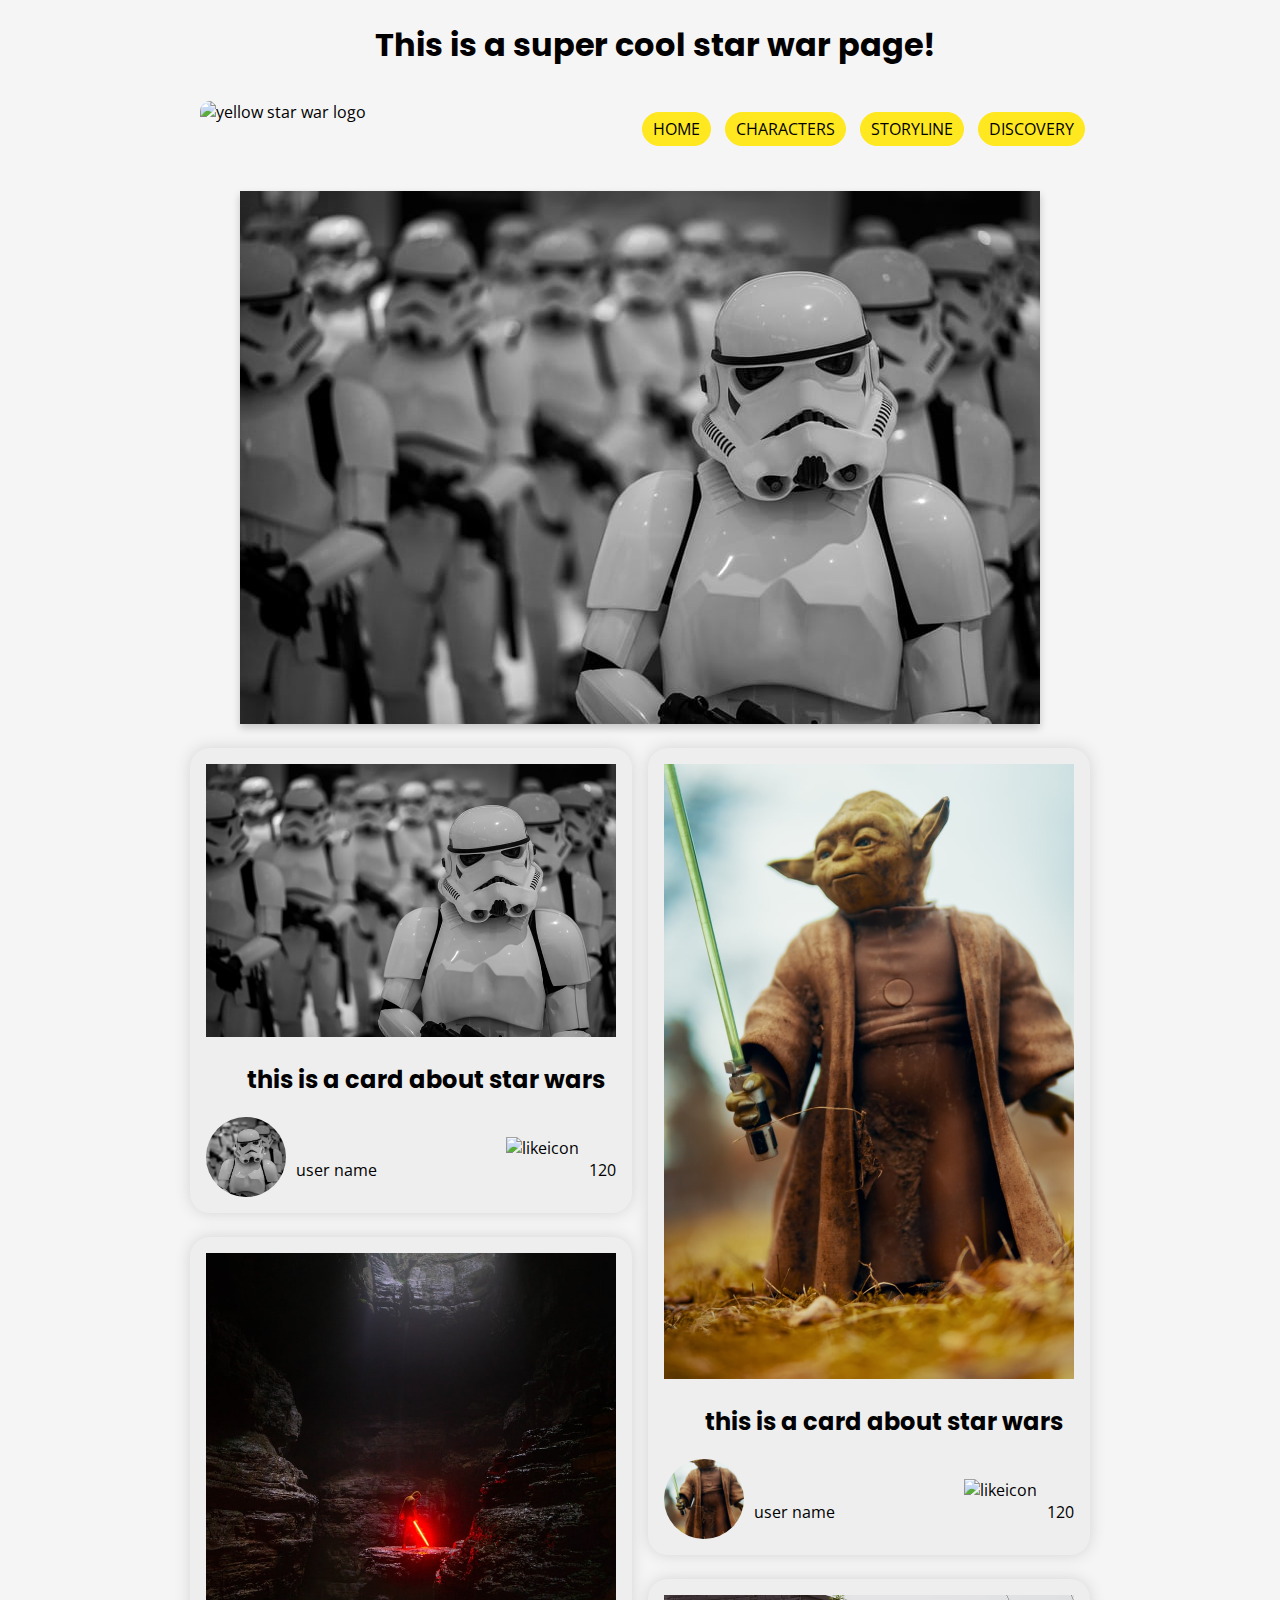
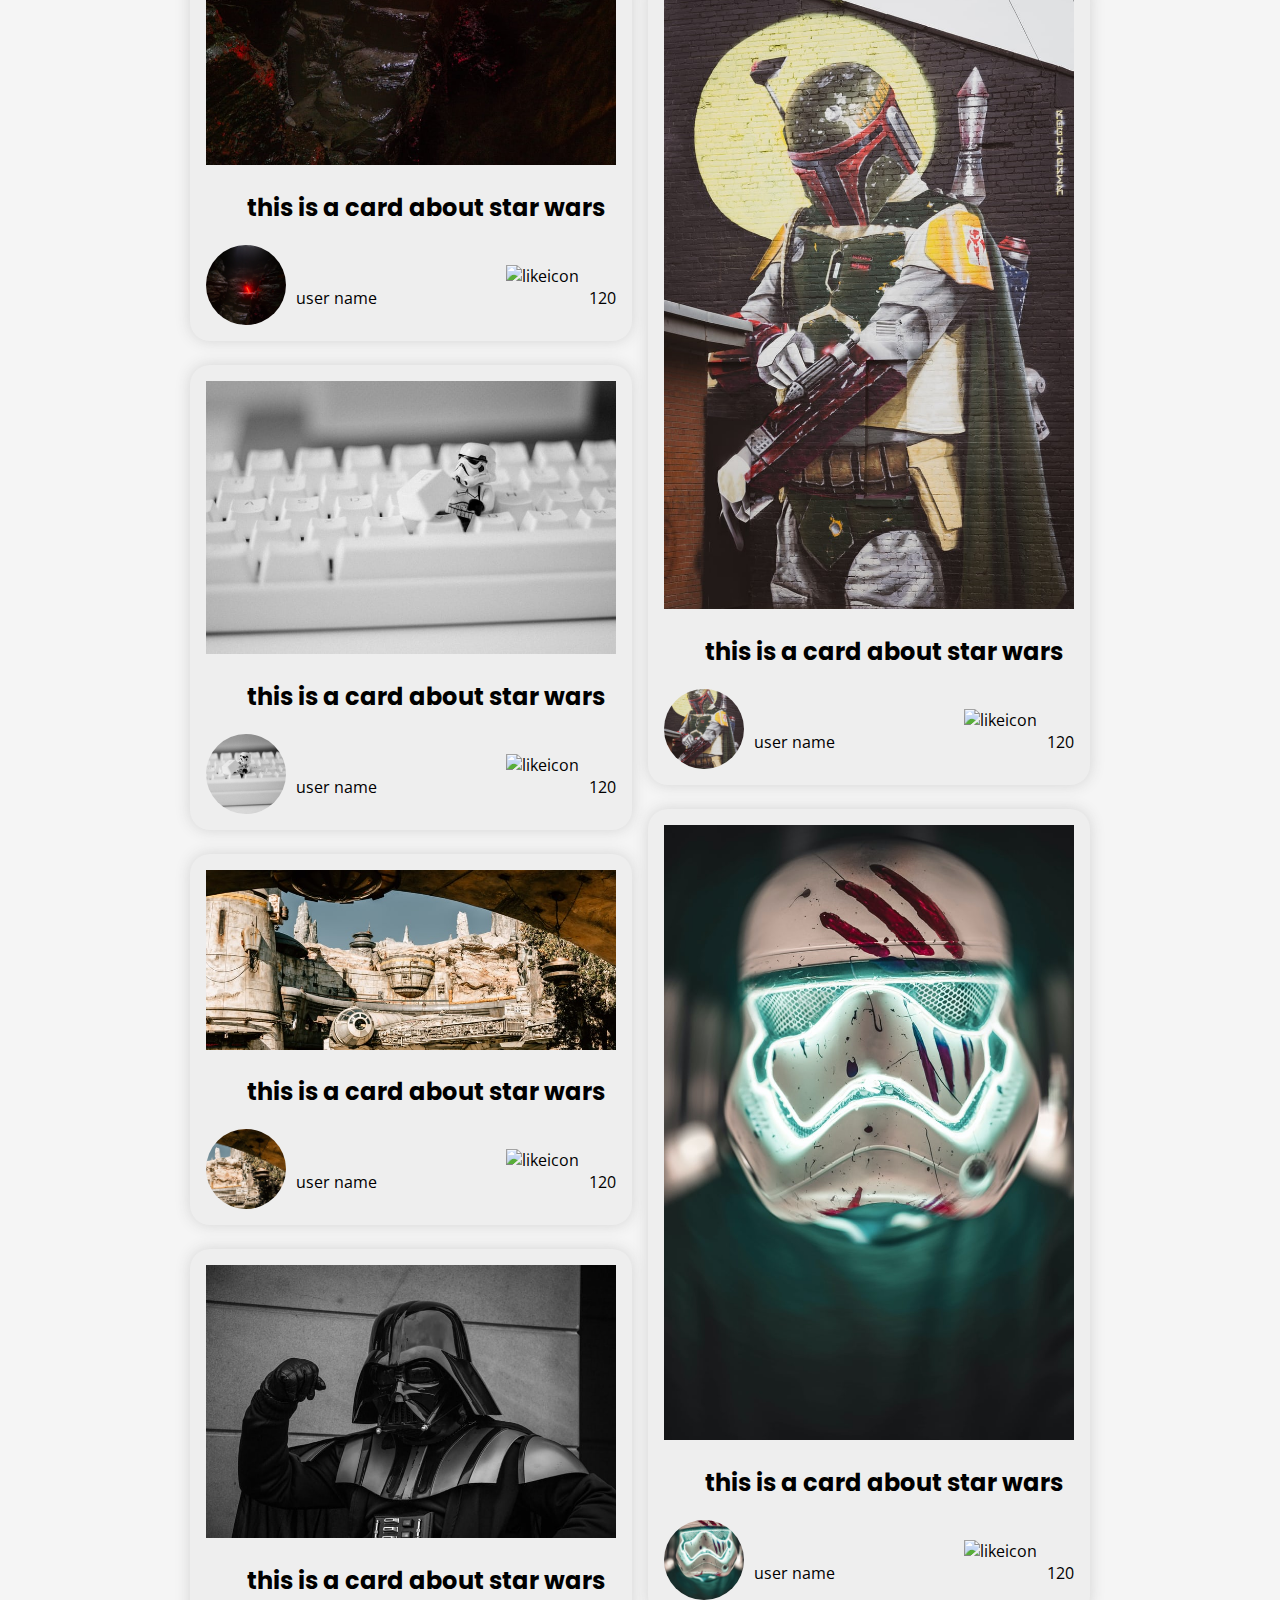
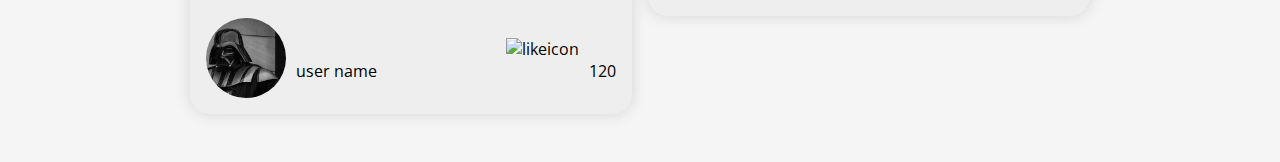
==== commit 055944d9: "add flipped card" ====
--- a/xiaohongshu-demo/index.html
+++ b/xiaohongshu-demo/index.html
@@ -5,7 +5,7 @@
   <title>Xiaohongshu Demo</title>
   <meta charset="utf-8">
   <link rel="stylesheet" href="css/styles.css">
-  <link rel="stylesheet" href="https://cdnjs.cloudflare.com/ajax/libs/animate.css/4.0.0/animate.min.css"/>
+  <link rel="stylesheet" href="https://cdnjs.cloudflare.com/ajax/libs/animate.css/4.0.0/animate.min.css" />
 
   <!-- Allows for a responsive view -->
   <meta name="viewport" content="width=device-width, initial-scale=1">
@@ -27,7 +27,21 @@
       </ul>
     </div>
 
+    <div class="flip-card">
+      <div class="flip-card-inner">
+        <div class="flip-card-front">
+          <img src="images/sw-1.jpeg" alt="starwar1">
+        </div>
+        <div class="flip-card-back">
+          <h1>storm trooper</h1>
+          <p>they follow orders</p>
+        </div>
+      </div>
+    </div>
+
+
     <div class="masonry">
+
       <div class="card-vertical">
         <img src="images/sw-1.jpeg" alt="starwar1">
         <h2>this is a card about star wars</h2>
@@ -87,10 +101,6 @@
         </div>
       </div>
 
-    <!-- </div> -->
-
-
-    <!-- <div class="masonry"> -->
       <div class="card-vertical">
         <img src="images/sw-5.jpeg" alt="starwar5">
         <h2>this is a card about star wars</h2>
--- a/xiaohongshu-demo/css/styles.css
+++ b/xiaohongshu-demo/css/styles.css
@@ -43,7 +43,7 @@
   list-style: none;
   text-transform: uppercase;
   font-style: bold;
-  border-radius: 10px;
+  border-radius: 20px;
 }
 
 ul > li > a {
@@ -61,9 +61,54 @@
 
 .logo{
   height:100px;
-  border-radius:10px;
+  border-radius:20px;
+  padding:10px;
 }
 
 
+.flip-card {
+  background-color: transparent;
+  width: 800px;
+  height: 533px;
+  perspective: 1000px;
+  margin: 0 auto;
+}
+
+.flip-card-inner {
+  position: relative;
+  width: 100%;
+  height: 100%;
+  text-align: center;
+  transition: transform 0.6s;
+  transform-style: preserve-3d;
+  box-shadow: 0 4px 8px 0 rgba(0,0,0,0.2);
+}
+
+.flip-card:hover .flip-card-inner {
+  transform: rotateY(180deg);
+}
+
+.flip-card-front img {
+  width: 100%;
+}
+
+.flip-card-front, .flip-card-back {
+  position: absolute;
+  width: 100%;
+  height: 100%;
+  -webkit-backface-visibility: hidden;
+  backface-visibility: hidden;
+}
+
+.flip-card-front {
+  background-color: #bbb;
+  color: black;
+}
+
+.flip-card-back {
+  background-color:#FFE81F;
+  color:black;
+  transform: rotateY(180deg);
+}
 
 
